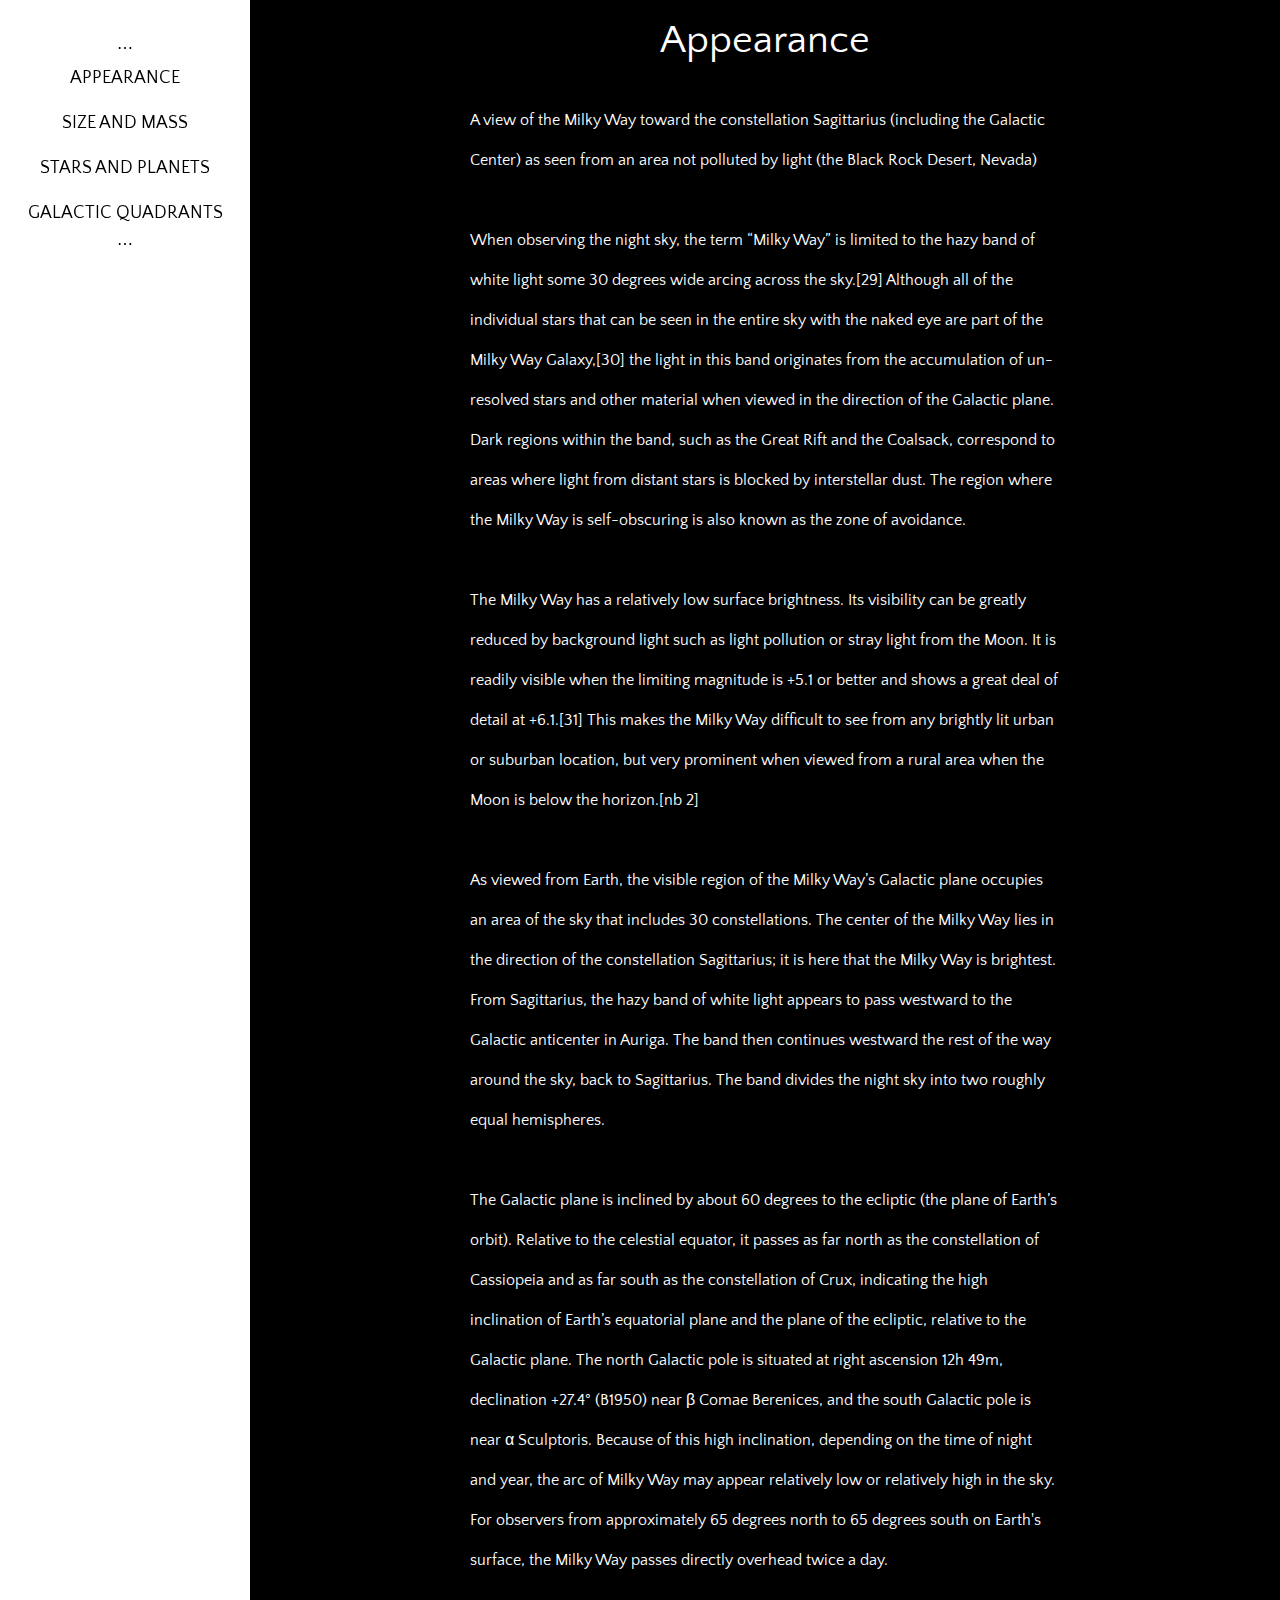
==== appearance.html @ 5e87edeb "added two new HTML files and styles" ====
<DOCTYPE! HTML>
<html>
  <head>
  <link rel="stylesheet" type="text/css" href="style.css">
  <link href='http://fonts.googleapis.com/css?family=Quattrocento:400,700|Quattrocento+Sans:400,400italic,700,700italic' rel='stylesheet' type='text/css'>
  <title>The Milky Way</title>
  </head>
  <body>
    <header class="left-navigation">
      <nav role="navigation">
        <p></p>
        <ul class="primary-navigation">
          <li><a href="#" onclick="getAppearance()">appearance</a></li>
          <li><a href="#" onclick="getSizeMass()">size and mass</a></li>
          <li><a href="#" onclick="getStarsPlanets()">stars and planets</a></li>
          <li><a href="#" onclick="getGalacticQuad()">galactic quadrants</a></li>
        </ul>
      </nav>
      </header>
    <section class="content">

       <h1>Appearance</h1>
        <p>A view of the Milky Way toward the constellation Sagittarius (including the Galactic Center) as seen from an area not polluted by light (the Black Rock Desert, Nevada)</p>

        <p>When observing the night sky, the term “Milky Way” is limited to the hazy band of white light some 30 degrees wide arcing across the sky.[29] Although all of the individual stars that can be seen in the entire sky with the naked eye are part of the Milky Way Galaxy,[30] the light in this band originates from the accumulation of un-resolved stars and other material when viewed in the direction of the Galactic plane. Dark regions within the band, such as the Great Rift and the Coalsack, correspond to areas where light from distant stars is blocked by interstellar dust. The region where the Milky Way is self-obscuring is also known as the zone of avoidance.</p>

        <p>The Milky Way has a relatively low surface brightness. Its visibility can be greatly reduced by background light such as light pollution or stray light from the Moon. It is readily visible when the limiting magnitude is +5.1 or better and shows a great deal of detail at +6.1.[31] This makes the Milky Way difficult to see from any brightly lit urban or suburban location, but very prominent when viewed from a rural area when the Moon is below the horizon.[nb 2]</p>

        <p>As viewed from Earth, the visible region of the Milky Way’s Galactic plane occupies an area of the sky that includes 30 constellations. The center of the Milky Way lies in the direction of the constellation Sagittarius; it is here that the Milky Way is brightest. From Sagittarius, the hazy band of white light appears to pass westward to the Galactic anticenter in Auriga. The band then continues westward the rest of the way around the sky, back to Sagittarius. The band divides the night sky into two roughly equal hemispheres.</p>

        <p>The Galactic plane is inclined by about 60 degrees to the ecliptic (the plane of Earth’s orbit). Relative to the celestial equator, it passes as far north as the constellation of Cassiopeia and as far south as the constellation of Crux, indicating the high inclination of Earth’s equatorial plane and the plane of the ecliptic, relative to the Galactic plane. The north Galactic pole is situated at right ascension 12h 49m, declination +27.4° (B1950) near β Comae Berenices, and the south Galactic pole is near α Sculptoris. Because of this high inclination, depending on the time of night and year, the arc of Milky Way may appear relatively low or relatively high in the sky. For observers from approximately 65 degrees north to 65 degrees south on Earth's surface, the Milky Way passes directly overhead twice a day.</p>
    </section>

   </body>
</html>
---- style.css ----
/* http://meyerweb.com/eric/tools/css/reset/ 
   v2.0 | 20110126
   License: none (public domain)
*/

html, body, div, span, applet, object, iframe,
h1, h2, h3, h4, h5, h6, p, blockquote, pre,
a, abbr, acronym, address, big, cite, code,
del, dfn, em, img, ins, kbd, q, s, samp,
small, strike, strong, sub, sup, tt, var,
b, u, i, center,
dl, dt, dd, ol, ul, li,
fieldset, form, label, legend,
table, caption, tbody, tfoot, thead, tr, th, td,
article, aside, canvas, details, embed, 
figure, figcaption, footer, header, hgroup, 
menu, nav, output, ruby, section, summary,
time, mark, audio, video {
  margin: 0;
  padding: 0;
  border: 0;
  font-size: 100%;
  font: inherit;
  vertical-align: baseline;
}
/* HTML5 display-role reset for older browsers */
article, aside, details, figcaption, figure, 
footer, header, hgroup, menu, nav, section {
  display: block;
}
body {
  line-height: 1;
}
ol, ul {
  list-style: none;
}
blockquote, q {
  quotes: none;
}
blockquote:before, blockquote:after,
q:before, q:after {
  content: '';
  content: none;
}
table {
  border-collapse: collapse;
  border-spacing: 0;
}

/*Start custom styles*/

body{
  font-family: 'Quattrocento Sans', sans-serif;
  font-size:100%;
}
  
.left-navigation{
  position:fixed;
  z-index:2;
  width:250px;
  background:#fff;
  text-align: center;
}

ul:before,
ul:after
{
  content:"\22EF";
}

ul li{
  list-style: none;
}

ul li a{
  text-decoration: none;
  color:#000;
  text-transform:uppercase;
  font-size: 1.125em;
  line-height: 2.5em;
}


section{
  position: absolute;
  z-index: 3;
  top: 0;
  overflow: hidden;
  left: 250px;
}

h1{
  font-size:2.5em;
}

.content{
  background-color: #000;
}

p{
  color:#fff;
  line-height: 2.5em;
  padding: 20px 220px;
}

.content h1{
  color: #fff;
  padding: 20px;
  text-align:center;
}

.content img{
  position:absolute;
}
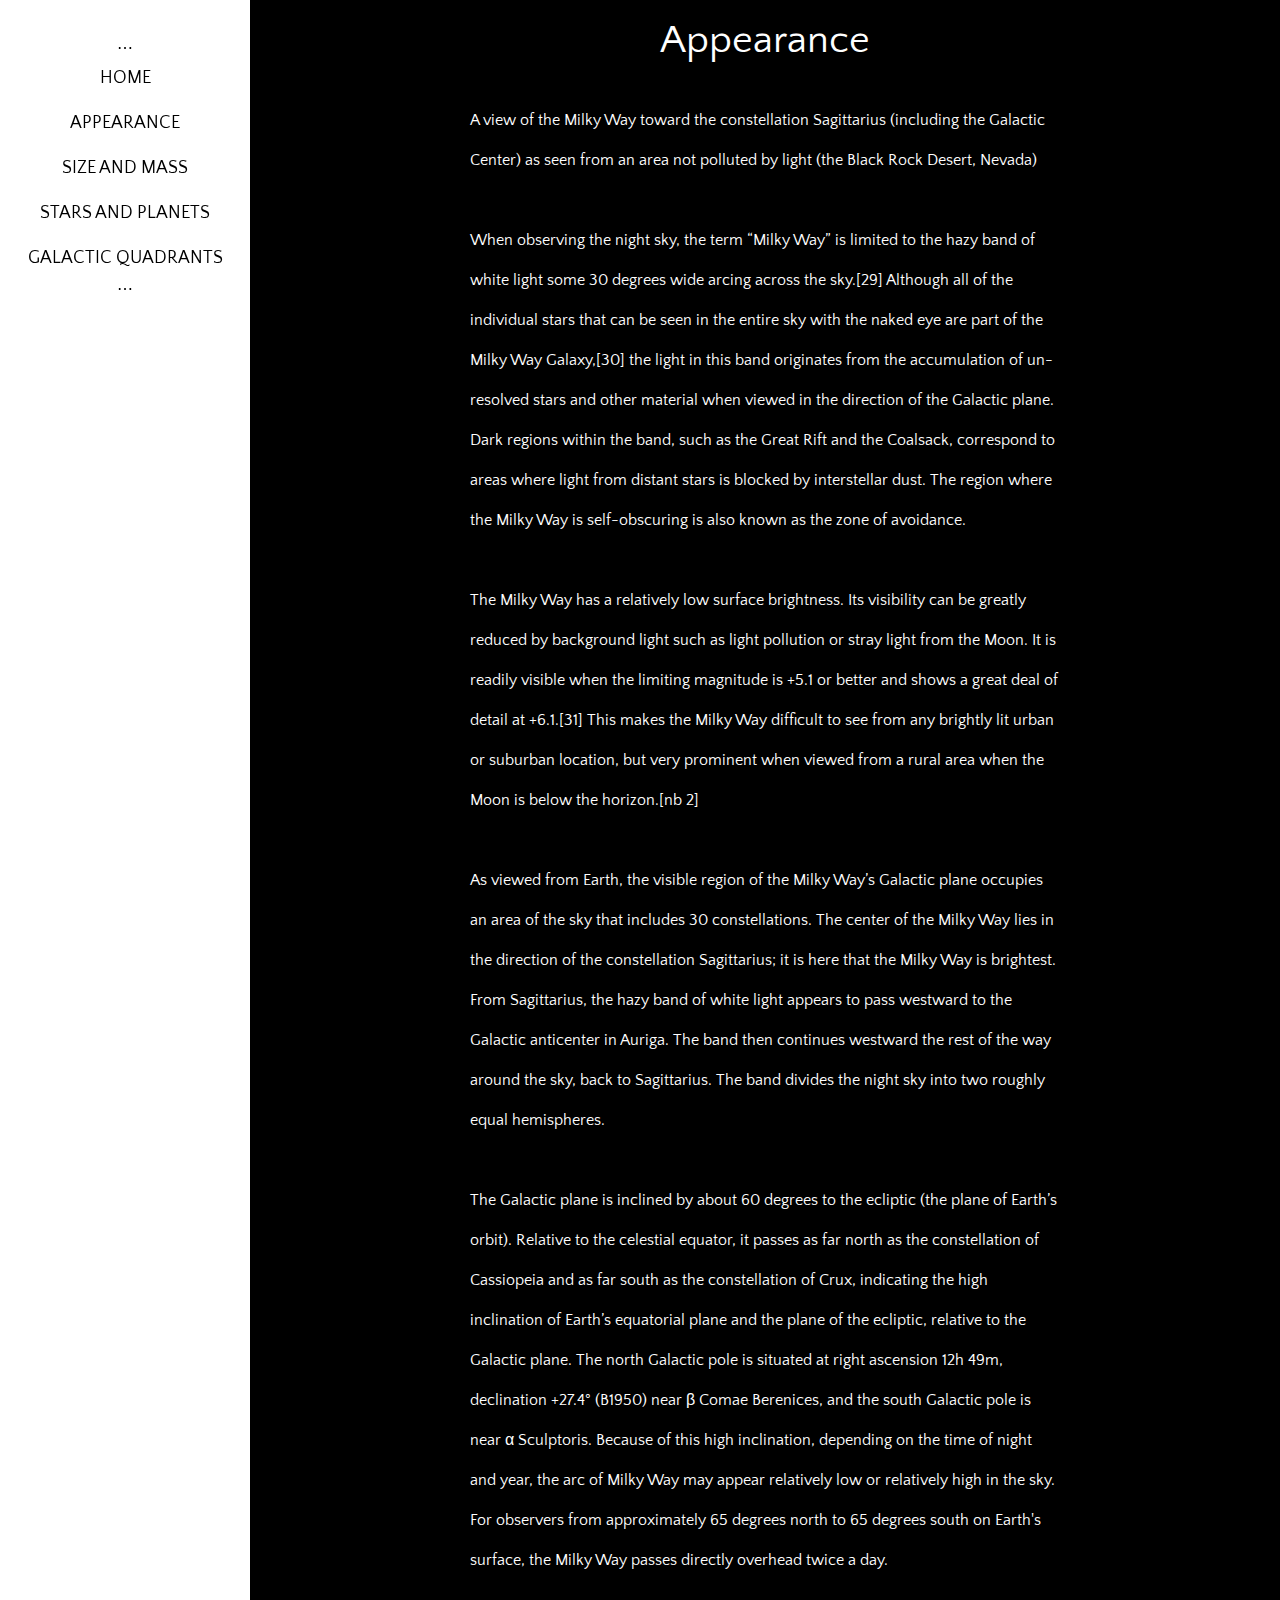
==== commit ce9700cf: "Added other pages" ====
--- a/appearance.html
+++ b/appearance.html
@@ -1,4 +1,4 @@
-<DOCTYPE! HTML>
+<!DOCTYPE HTML>
 <html>
   <head>
   <link rel="stylesheet" type="text/css" href="style.css">
@@ -9,11 +9,12 @@
     <header class="left-navigation">
       <nav role="navigation">
         <p></p>
-        <ul class="primary-navigation">
-          <li><a href="#" onclick="getAppearance()">appearance</a></li>
-          <li><a href="#" onclick="getSizeMass()">size and mass</a></li>
-          <li><a href="#" onclick="getStarsPlanets()">stars and planets</a></li>
-          <li><a href="#" onclick="getGalacticQuad()">galactic quadrants</a></li>
+        <ul>
+          <li><a href="index.html">home</a></li>
+          <li><a href="appearance.html" onclick="getAppearance()">appearance</a></li>
+          <li><a href="size.html" onclick="getSizeMass()">size and mass</a></li>
+          <li><a href="stars.html" onclick="getStarsPlanets()">stars and planets</a></li>
+          <li><a href="galactic.html" onclick="getGalacticQuad()">galactic quadrants</a></li>
         </ul>
       </nav>
       </header>
--- a/style.css
+++ b/style.css
@@ -112,3 +112,9 @@
 .content img{
   position:absolute;
 }
+
+section ul li{
+  text-decoration: none;
+  color:#FFF;
+  padding: 20px 220px;
+}
